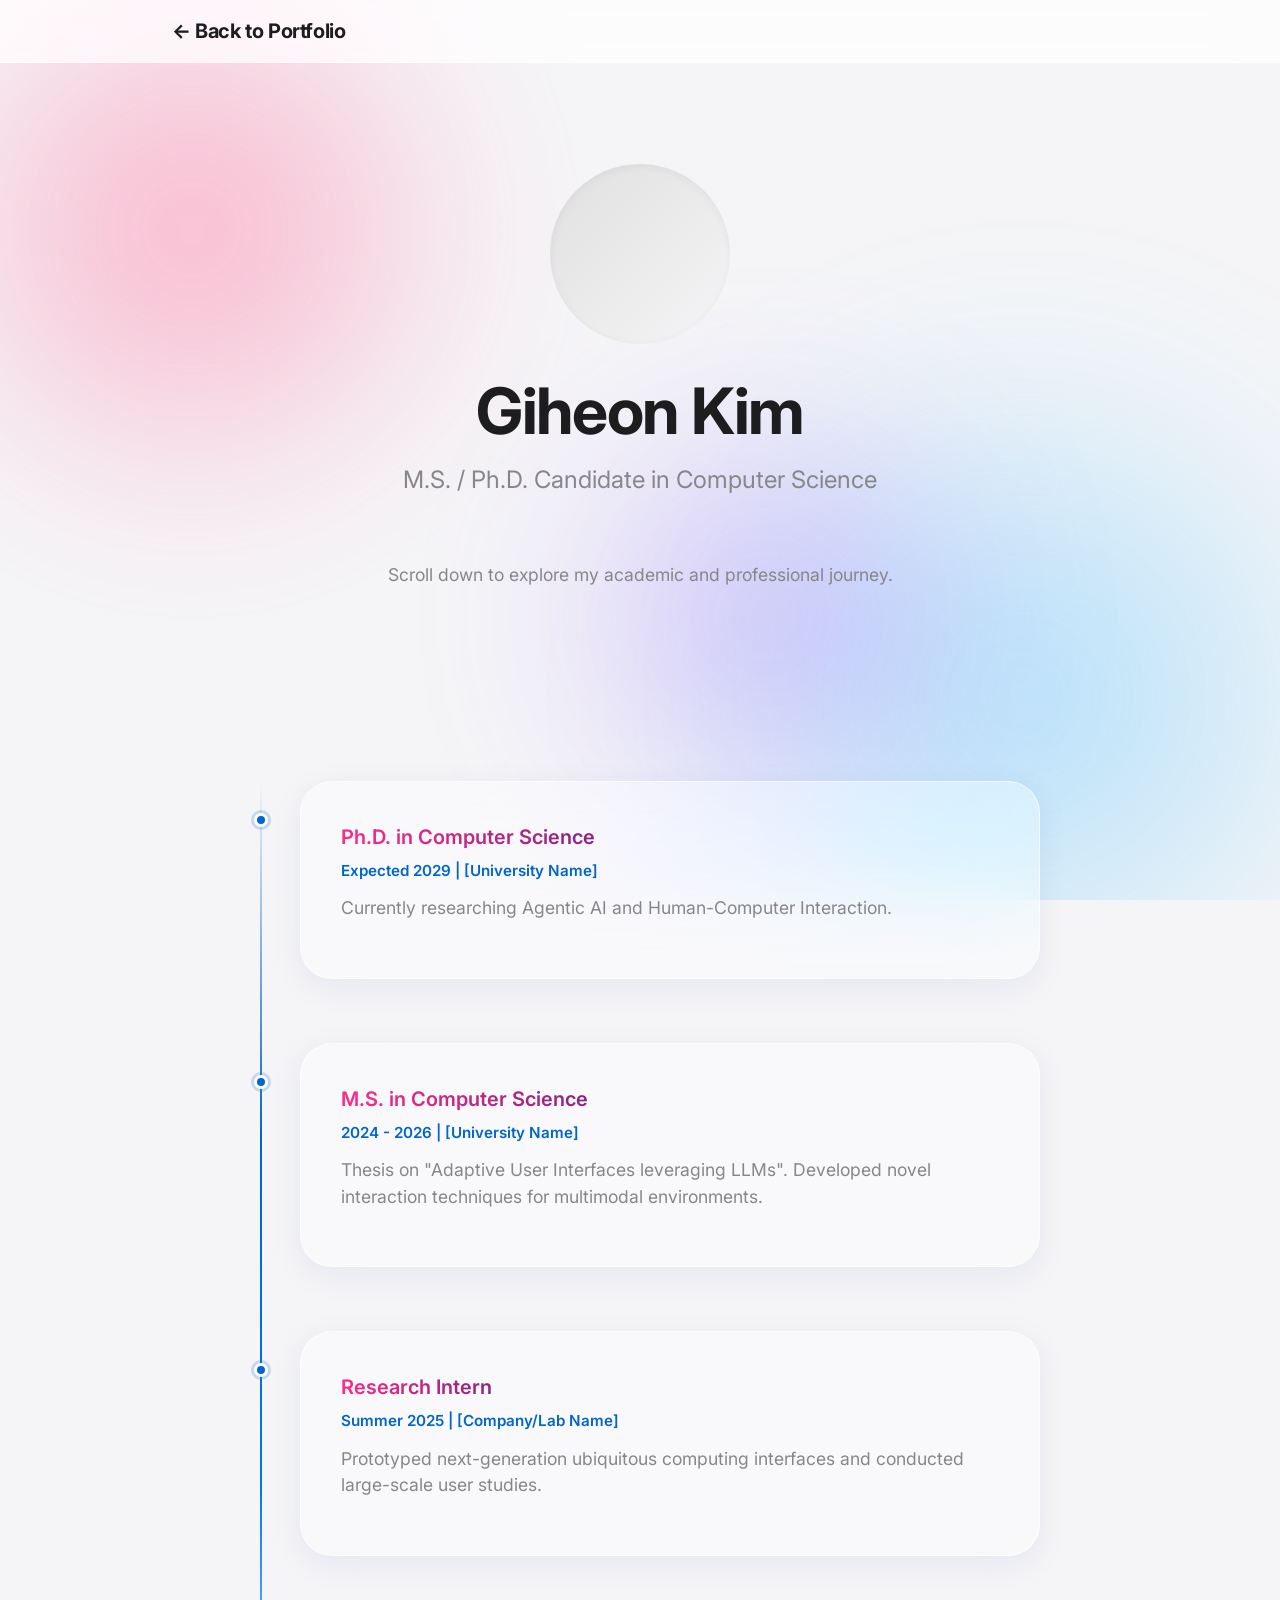
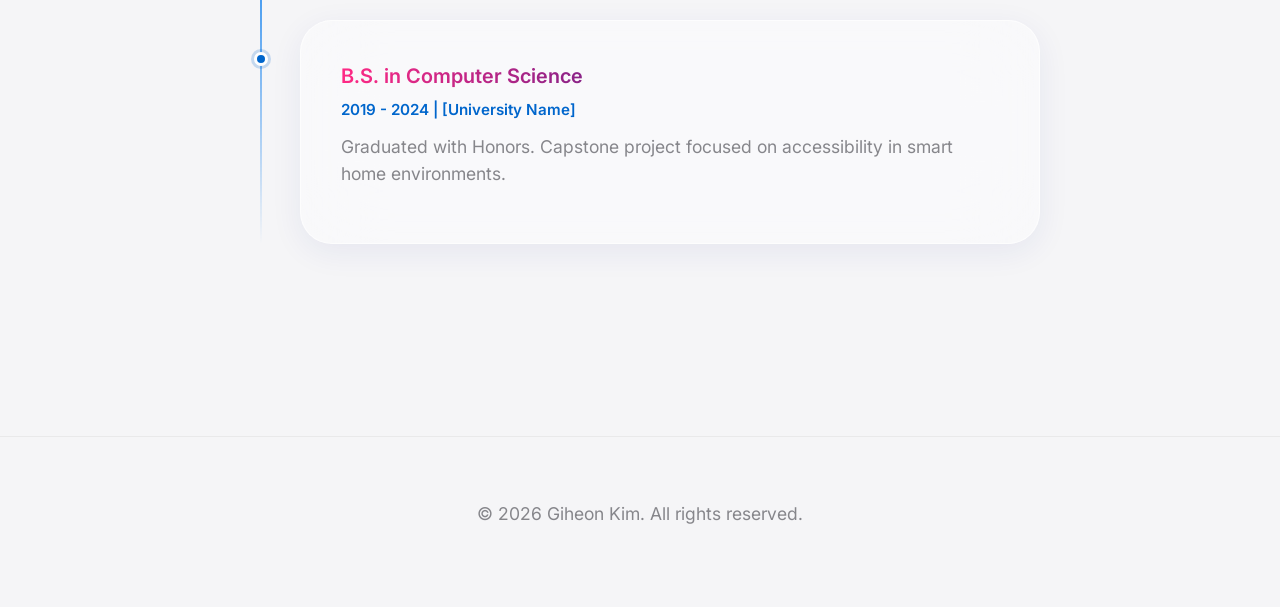
==== about-detail.html @ 6e83699f "Update: Add external links to publications and tweak zoom scroll duration" ====
<!DOCTYPE html>
<html lang="ko">
<head>
    <meta charset="UTF-8">
    <meta name="viewport" content="width=device-width, initial-scale=1.0">
    <title>About Me - Giheon Kim</title>
    <link rel="preconnect" href="https://fonts.googleapis.com">
    <link rel="preconnect" href="https://fonts.gstatic.com" crossorigin>
    <link href="https://fonts.googleapis.com/css2?family=Inter:wght@300;400;500;600;700&display=swap" rel="stylesheet">
    <link rel="stylesheet" href="styles.css">
</head>
<body>
    <!-- Liquid Background Elements -->
    <div class="liquid-bg">
        <div class="blob blob-1"></div>
        <div class="blob blob-2" style="background: radial-gradient(circle, rgba(100,200,255,0.8) 0%, rgba(100,250,255,0) 70%);"></div>
        <div class="blob blob-3"></div>
    </div>

    <nav id="navbar" class="glass-nav">
        <div class="nav-content">
            <a href="index.html" class="logo">&larr; Back to Portfolio</a>
        </div>
    </nav>

    <main style="padding-top: 100px;">
        <section class="section bio-section text-center">
            <div class="container reveal">
                <div class="profile-placeholder" style="margin: 0 auto 2rem auto; width: 180px; height: 180px;"></div>
                <h1 class="hero-title" style="transform: scale(1); opacity: 1; margin-bottom: 1rem;">Giheon Kim</h1>
                <p class="hero-subtitle">M.S. / Ph.D. Candidate in Computer Science</p>
                <p style="max-width: 600px; margin: 0 auto 4rem auto;">Scroll down to explore my academic and professional journey.</p>
            </div>
        </section>

        <!-- Interactive Vertical Timeline -->
        <section class="section" style="padding-top: 0;">
            <div class="container">
                <div class="timeline interactive-timeline">
                    
                    <div class="timeline-item reveal">
                        <div class="timeline-dot interactive-dot"></div>
                        <div class="timeline-content glass-card hover-lift">
                            <h3 class="gradient-text" style="display: inline-block;">Ph.D. in Computer Science</h3>
                            <p class="date">Expected 2029 | [University Name]</p>
                            <p>Currently researching Agentic AI and Human-Computer Interaction.</p>
                        </div>
                    </div>

                    <div class="timeline-item reveal">
                        <div class="timeline-dot interactive-dot"></div>
                        <div class="timeline-content glass-card hover-lift">
                            <h3 class="gradient-text" style="display: inline-block;">M.S. in Computer Science</h3>
                            <p class="date">2024 - 2026 | [University Name]</p>
                            <p>Thesis on "Adaptive User Interfaces leveraging LLMs". Developed novel interaction techniques for multimodal environments.</p>
                        </div>
                    </div>

                    <div class="timeline-item reveal">
                        <div class="timeline-dot interactive-dot"></div>
                        <div class="timeline-content glass-card hover-lift">
                            <h3 class="gradient-text" style="display: inline-block;">Research Intern</h3>
                            <p class="date">Summer 2025 | [Company/Lab Name]</p>
                            <p>Prototyped next-generation ubiquitous computing interfaces and conducted large-scale user studies.</p>
                        </div>
                    </div>

                    <div class="timeline-item reveal">
                        <div class="timeline-dot interactive-dot"></div>
                        <div class="timeline-content glass-card hover-lift">
                            <h3 class="gradient-text" style="display: inline-block;">B.S. in Computer Science</h3>
                            <p class="date">2019 - 2024 | [University Name]</p>
                            <p>Graduated with Honors. Capstone project focused on accessibility in smart home environments.</p>
                        </div>
                    </div>

                </div>
            </div>
        </section>
    </main>

    <footer>
        <div class="container text-center">
            <p>&copy; 2026 Giheon Kim. All rights reserved.</p>
        </div>
    </footer>

    <script src="script.js"></script>
</body>
</html>
---- styles.css ----
:root {
    /* Liquid Glass Color Palette */
    --bg-color-light: #f5f5f7;
    --bg-color-dark: #000000;
    --text-primary-light: #1d1d1f;
    --text-secondary-light: #86868b;
    --text-primary-dark: #f5f5f7;
    --text-secondary-dark: #a1a1a6;
    
    --accent-blue: #0066cc;
    --accent-blue-hover: #0077ed;
    
    --glass-bg-light: rgba(255, 255, 255, 0.4);
    --glass-border-light: rgba(255, 255, 255, 0.6);
    --glass-shadow-light: 0 8px 32px rgba(31, 38, 135, 0.07);
    
    --glass-bg-dark: rgba(29, 29, 31, 0.4);
    --glass-border-dark: rgba(255, 255, 255, 0.05);

    --transition-smooth: all 0.5s cubic-bezier(0.25, 0.8, 0.25, 1);
}

* {
    margin: 0;
    padding: 0;
    box-sizing: border-box;
}

html {
    scroll-behavior: smooth;
    font-family: 'Inter', -apple-system, BlinkMacSystemFont, "Segoe UI", Roboto, Helvetica, Arial, sans-serif;
}

body {
    background-color: var(--bg-color-light);
    color: var(--text-primary-light);
    line-height: 1.5;
    -webkit-font-smoothing: antialiased;
    overflow-x: hidden;
}

.text-white {
    color: var(--text-primary-dark) !important;
}

/* Typography */
h1 {
    font-size: clamp(2.5rem, 5vw, 4.5rem);
    font-weight: 700;
    letter-spacing: -0.02em;
    line-height: 1.1;
    margin-bottom: 1rem;
}

h2 {
    font-size: clamp(2rem, 4vw, 3rem);
    font-weight: 600;
    letter-spacing: -0.015em;
    margin-bottom: 1rem;
}

h3 {
    font-size: 1.25rem;
    font-weight: 600;
    margin-bottom: 0.5rem;
}

p {
    font-size: 1.1rem;
    color: var(--text-secondary-light);
    margin-bottom: 1rem;
}

/* Gradient Text */
.gradient-text {
    background: linear-gradient(90deg, #ff2a85, #8a2387, #e94057, #f27121);
    background-size: 300% 300%;
    -webkit-background-clip: text;
    background-clip: text;
    -webkit-text-fill-color: transparent;
    animation: gradientShift 8s ease infinite;
}

@keyframes gradientShift {
    0% { background-position: 0% 50%; }
    50% { background-position: 100% 50%; }
    100% { background-position: 0% 50%; }
}

/* Liquid Background Elements */
.liquid-bg {
    position: fixed;
    top: 0;
    left: 0;
    width: 100vw;
    height: 100vh;
    z-index: -1;
    overflow: hidden;
    background: var(--bg-color-light);
}

.blob {
    position: absolute;
    filter: blur(80px);
    z-index: -1;
    opacity: 0.6;
    animation: liquidFloat 20s infinite alternate cubic-bezier(0.4, 0, 0.2, 1);
}

.blob-1 {
    top: -10%;
    left: -10%;
    width: 50vw;
    height: 50vw;
    background: radial-gradient(circle, rgba(255,100,150,0.8) 0%, rgba(255,200,100,0) 70%);
    animation-delay: 0s;
}

.blob-2 {
    bottom: -20%;
    right: -10%;
    width: 60vw;
    height: 60vw;
    background: radial-gradient(circle, rgba(100,150,255,0.8) 0%, rgba(100,250,255,0) 70%);
    animation-delay: -5s;
}

.blob-3 {
    top: 40%;
    left: 40%;
    width: 40vw;
    height: 40vw;
    background: radial-gradient(circle, rgba(150,100,255,0.6) 0%, rgba(255,100,255,0) 70%);
    animation-duration: 25s;
}

@keyframes liquidFloat {
    0% { transform: translate(0, 0) scale(1) rotate(0deg); }
    33% { transform: translate(5vw, 10vh) scale(1.1) rotate(10deg); }
    66% { transform: translate(-5vw, 5vh) scale(0.9) rotate(-10deg); }
    100% { transform: translate(0, -10vh) scale(1.05) rotate(5deg); }
}

/* Navigation - Enhanced Glassmorphism */
.glass-nav {
    position: fixed;
    top: 0;
    width: 100%;
    background: var(--glass-bg-light);
    backdrop-filter: saturate(180%) blur(30px);
    -webkit-backdrop-filter: saturate(180%) blur(30px);
    border-bottom: 1px solid var(--glass-border-light);
    z-index: 1000;
    padding: 1rem 0;
    transition: var(--transition-smooth);
}

.nav-content {
    max-width: 1000px;
    margin: 0 auto;
    display: flex;
    justify-content: space-between;
    align-items: center;
    padding: 0 2rem;
}

.logo {
    font-size: 1.25rem;
    font-weight: 700;
    text-decoration: none;
    color: var(--text-primary-light);
    letter-spacing: -0.02em;
}

.nav-links {
    list-style: none;
    display: flex;
    gap: 0.5rem;
}

.nav-links li {
    display: flex;
    align-items: center;
}

.nav-links a {
    position: relative;
    text-decoration: none;
    color: var(--text-primary-light);
    font-size: 0.95rem;
    font-weight: 500;
    padding: 0.5rem 1.2rem;
    border-radius: 98px;
    transition: color 0.3s ease;
    overflow: hidden;
    z-index: 1;
}

.nav-links a::before {
    content: '';
    position: absolute;
    top: 0; left: 0; right: 0; bottom: 0;
    background: transparent;
    border-radius: 98px;
    z-index: -1;
    transition: all 0.3s ease;
}

/* Liquid Blob on Hover */
.nav-links a::after {
    content: '';
    position: absolute;
    top: 50%;
    left: 50%;
    width: 0;
    height: 0;
    background: radial-gradient(circle, rgba(0,102,204,0.15) 0%, rgba(255,100,150,0.1) 40%, transparent 70%);
    border-radius: 50%;
    transform: translate(-50%, -50%);
    transition: width 0.4s ease, height 0.4s ease;
    z-index: -2;
    filter: blur(8px);
}

.nav-links a:hover, .nav-links a.active {
    color: var(--text-primary-light);
}

.nav-links a:hover::before, .nav-links a.active::before {
    background: rgba(255, 255, 255, 0.5);
    box-shadow: inset 0 0 0 1px rgba(255, 255, 255, 0.7);
    backdrop-filter: blur(10px);
}

.nav-links a:hover::after, .nav-links a.active::after {
    width: 250%;
    height: 250%;
    animation: liquidNav 3s infinite alternate ease-in-out;
}

@keyframes liquidNav {
    0% { transform: translate(-50%, -50%) scale(1) rotate(0deg); }
    100% { transform: translate(-50%, -50%) scale(1.1) rotate(5deg); }
}

/* Sections & Containers */
.container {
    max-width: 1000px;
    margin: 0 auto;
    padding: 0 2rem;
}

.section {
    padding: 8rem 0;
}

.sec-light {
    background-color: transparent; /* allow liquid background to show through */
}

.sec-dark {
    background-color: rgba(0, 0, 0, 0.85); /* semi-transparent dark for contrast */
}

.sec-dark p {
    color: var(--text-secondary-dark);
}

.section-title {
    text-align: center;
    margin-bottom: 4rem;
}

/* Hero Section (Sticky Wrapper for Zoom) */
.sticky-wrap {
    height: 250vh; /* Smooth and balanced transition */
    position: relative;
    padding: 0;
}

.sticky-container {
    position: sticky;
    top: 0;
    height: 100vh;
    display: flex;
    flex-direction: column;
    justify-content: center;
    align-items: center;
    overflow: hidden;
    text-align: center;
}

.hero-title {
    margin-bottom: 0;
    transform-origin: center center;
    will-change: transform, opacity;
}

/* Bio Section (About) */
.bio-section {
    padding-top: 4rem;
    text-align: center;
}

.hero-subtitle {
    font-size: 1.5rem;
    margin-bottom: 4rem;
}

/* Cards & Liquid Glassmorphism */
.glass-card {
    background: var(--glass-bg-light);
    backdrop-filter: saturate(180%) blur(40px);
    -webkit-backdrop-filter: saturate(180%) blur(40px);
    border: 1px solid var(--glass-border-light);
    border-radius: 32px; /* Softer, more pill-like */
    padding: 2.5rem;
    box-shadow: var(--glass-shadow-light);
}

.glass-card-dark {
    background: var(--glass-bg-dark);
    backdrop-filter: saturate(180%) blur(40px);
    -webkit-backdrop-filter: saturate(180%) blur(40px);
    border: 1px solid var(--glass-border-dark);
    border-radius: 32px;
    padding: 2.5rem;
    box-shadow: 0 8px 32px rgba(0, 0, 0, 0.4);
    color: var(--text-primary-dark);
}

.hover-lift {
    transition: var(--transition-smooth);
}

.hover-lift:hover {
    transform: translateY(-8px) scale(1.02);
    box-shadow: 0 20px 40px rgba(0, 0, 0, 0.08);
}

.glass-card-dark.hover-lift:hover {
    box-shadow: 0 20px 40px rgba(0, 0, 0, 0.4);
}

/* Bio Card */
.bio-card {
    display: flex;
    align-items: center;
    gap: 3rem;
    text-align: left;
    max-width: 800px;
    margin: 0 auto;
}

.profile-placeholder {
    width: 150px;
    height: 150px;
    border-radius: 50%;
    background: linear-gradient(135deg, #e0e0e0, #f5f5f7);
    flex-shrink: 0;
    box-shadow: inset 0 2px 10px rgba(0,0,0,0.05);
}

.name-link {
    text-decoration: none;
    color: var(--accent-blue);
    font-weight: 700;
    position: relative;
    display: inline-block;
    transition: all 0.3s ease;
}

.name-link::after {
    content: '';
    position: absolute;
    width: 100%;
    height: 2px;
    bottom: 2px;
    left: 0;
    background-color: var(--accent-blue);
    transform: scaleX(0);
    transform-origin: bottom right;
    transition: transform 0.3s ease;
}

.name-link:hover {
    color: var(--accent-blue-hover);
    transform: translateY(-2px);
}

.name-link:hover::after {
    transform: scaleX(1);
    transform-origin: bottom left;
}

/* Buttons */
.btn-primary {
    display: inline-block;
    background-color: var(--accent-blue);
    color: white;
    padding: 0.8rem 1.5rem;
    border-radius: 980px;
    text-decoration: none;
    font-weight: 500;
    transition: background-color 0.2s;
    margin-top: 1rem;
}

.btn-primary:hover {
    background-color: var(--accent-blue-hover);
}

/* Grid for Research */
.grid-container {
    display: grid;
    grid-template-columns: repeat(auto-fit, minmax(280px, 1fr));
    gap: 2rem;
}

.nav-card {
    text-decoration: none;
    color: inherit;
    display: block;
    cursor: pointer;
}

.nav-card:hover h3 {
    color: var(--accent-blue);
    transition: color 0.3s;
}

.card-icon {
    font-size: 3rem;
    margin-bottom: 1rem;
}

/* Publications */
.pub-list {
    display: flex;
    flex-direction: column;
    gap: 1.5rem;
}

.pub-item {
    display: flex;
    gap: 2rem;
}

.pub-year {
    font-size: 1.25rem;
    font-weight: 700;
    color: var(--text-secondary-dark);
}

.pub-link {
    color: #2997ff;
    text-decoration: none;
    font-weight: 500;
    display: inline-flex;
    align-items: center;
    gap: 0.5rem;
    margin-top: 0.5rem;
}

.pub-link:hover span {
    transform: translateX(4px);
}
.pub-link span {
    transition: transform 0.2s;
}

/* Timeline/Conferences & History */
.timeline {
    position: relative;
    max-width: 800px;
    margin: 0 auto;
}

.timeline::before {
    content: '';
    position: absolute;
    top: 0;
    bottom: 0;
    left: 20px;
    width: 2px;
    background: var(--glass-border-light);
}

.interactive-timeline::before {
    background: linear-gradient(to bottom, transparent, var(--accent-blue), var(--accent-blue-hover), transparent);
}

.timeline-item {
    position: relative;
    padding-left: 60px;
    margin-bottom: 4rem;
}

.timeline-dot {
    position: absolute;
    left: 14px;
    top: 2rem;
    width: 14px;
    height: 14px;
    border-radius: 50%;
    background: var(--accent-blue);
    border: 3px solid white;
    box-shadow: 0 0 0 3px rgba(0, 102, 204, 0.2);
    transition: transform 0.4s cubic-bezier(0.25, 0.8, 0.25, 1), box-shadow 0.4s;
}

.timeline-item:hover .interactive-dot {
    transform: scale(1.5);
    box-shadow: 0 0 0 6px rgba(0, 102, 204, 0.3);
    background: #ff2a85;
}

.timeline-content .date {
    font-size: 0.95rem;
    font-weight: 600;
    margin-bottom: 0.8rem;
    color: var(--accent-blue);
}

/* Footer */
footer {
    padding: 4rem 0;
    background-color: var(--bg-color-light);
    border-top: 1px solid rgba(0,0,0,0.05);
}

.text-center {
    text-align: center;
}

.social-links {
    margin-top: 1rem;
    display: flex;
    justify-content: center;
    gap: 1.5rem;
}

.social-links a {
    color: var(--text-secondary-light);
    text-decoration: none;
    transition: color 0.2s;
}

.social-links a:hover {
    color: var(--text-primary-light);
}

/* Animations */
.fade-in-up {
    animation: fadeInUp 1s cubic-bezier(0.25, 0.1, 0.25, 1) forwards;
}

@keyframes fadeInUp {
    from {
        opacity: 0;
        transform: translateY(40px);
    }
    to {
        opacity: 1;
        transform: translateY(0);
    }
}

.reveal {
    opacity: 0;
    transform: translateY(50px);
    transition: all 1s cubic-bezier(0.25, 0.1, 0.25, 1);
}

.reveal.active {
    opacity: 1;
    transform: translateY(0);
}

/* Responsive */
@media (max-width: 768px) {
    .bio-card {
        flex-direction: column;
        text-align: center;
    }
    
    .pub-item {
        flex-direction: column;
        gap: 0.5rem;
    }
    
    .nav-links {
        display: none; /* simple mobile handling for now */
    }
}
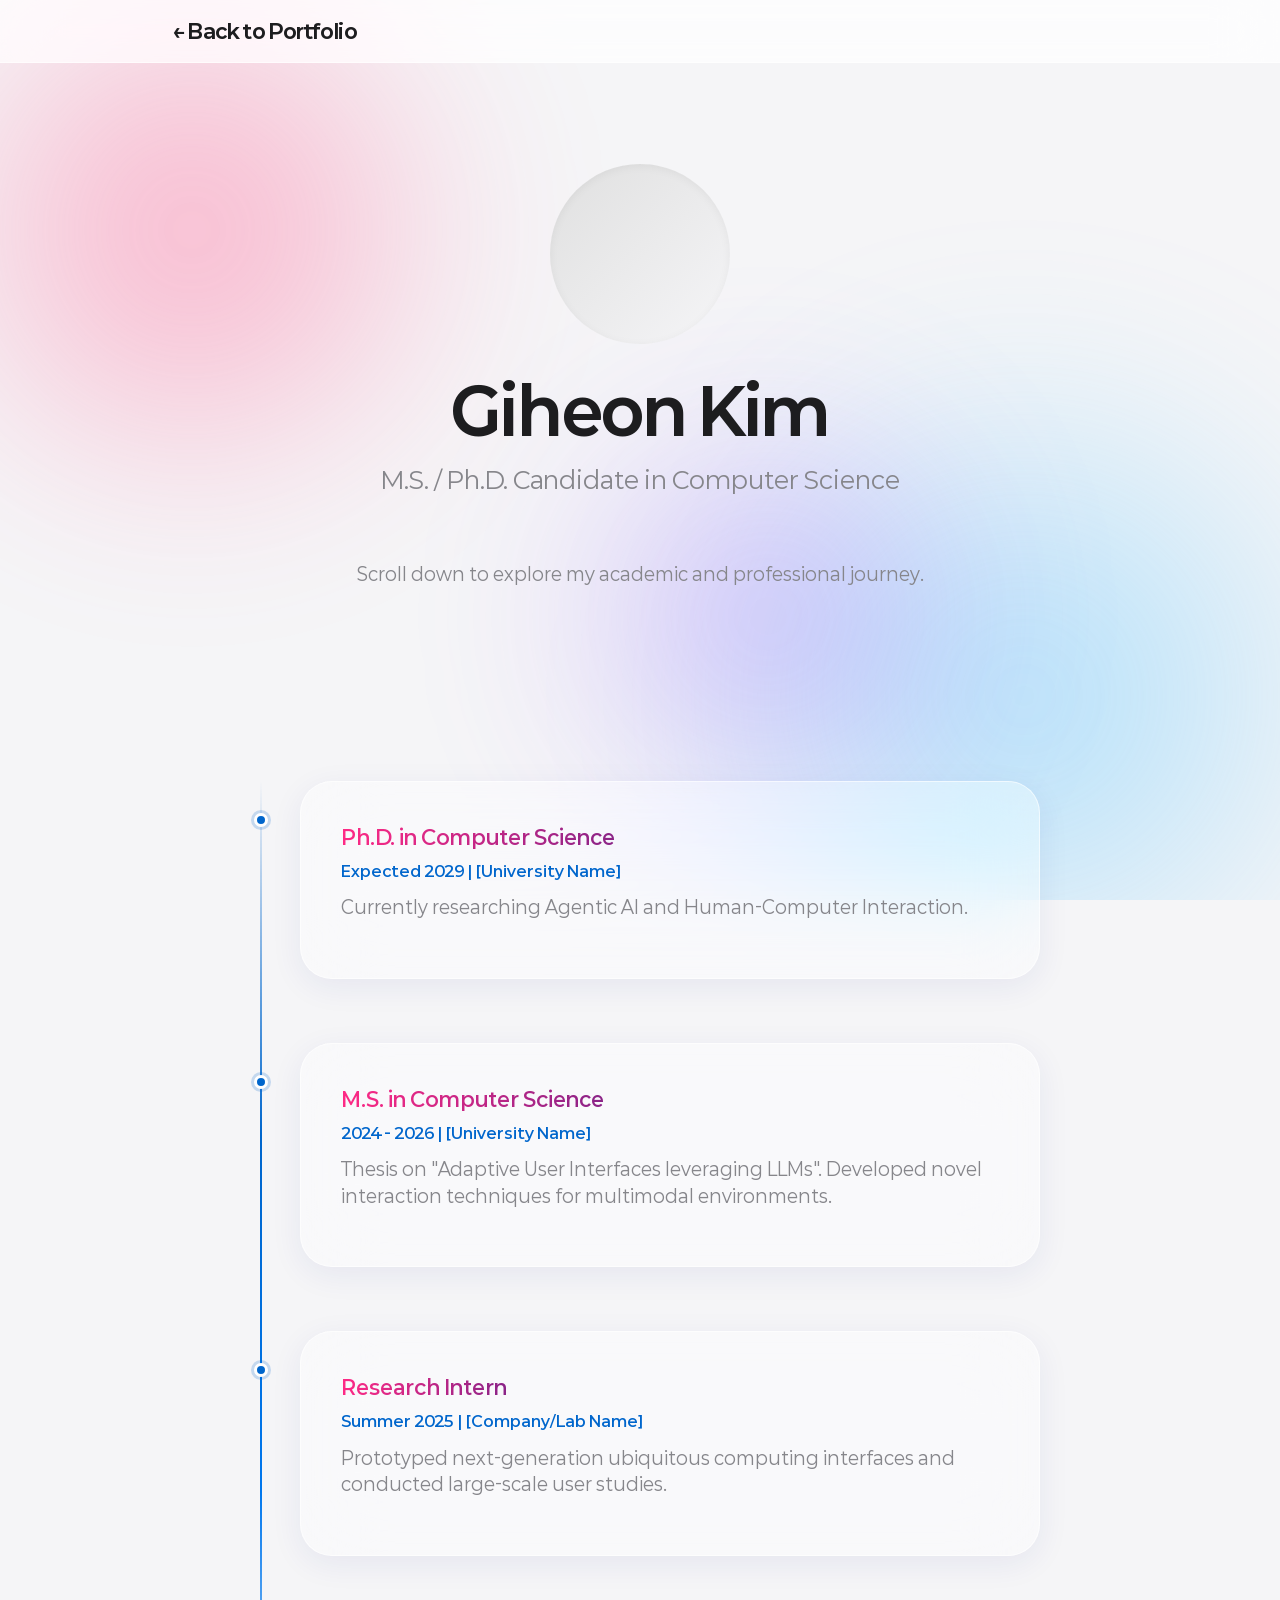
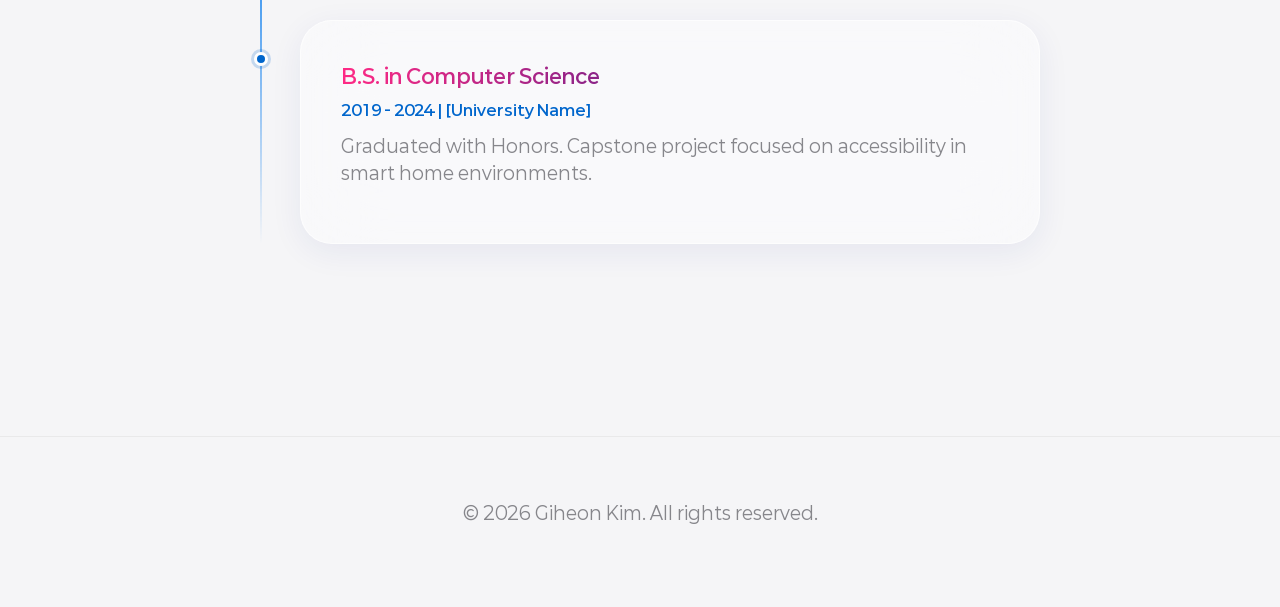
==== commit 7ec28795: "Update: Change language to English" ====
--- a/about-detail.html
+++ b/about-detail.html
@@ -1,5 +1,5 @@
 <!DOCTYPE html>
-<html lang="ko">
+<html lang="en">
 <head>
     <meta charset="UTF-8">
     <meta name="viewport" content="width=device-width, initial-scale=1.0">
--- a/styles.css
+++ b/styles.css
@@ -26,9 +26,55 @@
     box-sizing: border-box;
 }
 
+@font-face {
+    font-family: 'Paperlogy';
+    src: url('fonts/Paperlogy-1Thin.ttf') format('truetype');
+    font-weight: 100;
+}
+@font-face {
+    font-family: 'Paperlogy';
+    src: url('fonts/Paperlogy-2ExtraLight.ttf') format('truetype');
+    font-weight: 200;
+}
+@font-face {
+    font-family: 'Paperlogy';
+    src: url('fonts/Paperlogy-3Light.ttf') format('truetype');
+    font-weight: 300;
+}
+@font-face {
+    font-family: 'Paperlogy';
+    src: url('fonts/Paperlogy-4Regular.ttf') format('truetype');
+    font-weight: 400;
+}
+@font-face {
+    font-family: 'Paperlogy';
+    src: url('fonts/Paperlogy-5Medium.ttf') format('truetype');
+    font-weight: 500;
+}
+@font-face {
+    font-family: 'Paperlogy';
+    src: url('fonts/Paperlogy-6SemiBold.ttf') format('truetype');
+    font-weight: 600;
+}
+@font-face {
+    font-family: 'Paperlogy';
+    src: url('fonts/Paperlogy-7Bold.ttf') format('truetype');
+    font-weight: 700;
+}
+@font-face {
+    font-family: 'Paperlogy';
+    src: url('fonts/Paperlogy-8ExtraBold.ttf') format('truetype');
+    font-weight: 800;
+}
+@font-face {
+    font-family: 'Paperlogy';
+    src: url('fonts/Paperlogy-9Black.ttf') format('truetype');
+    font-weight: 900;
+}
+
 html {
     scroll-behavior: smooth;
-    font-family: 'Inter', -apple-system, BlinkMacSystemFont, "Segoe UI", Roboto, Helvetica, Arial, sans-serif;
+    font-family: 'Paperlogy', 'Inter', -apple-system, BlinkMacSystemFont, "Segoe UI", Roboto, Helvetica, Arial, sans-serif;
 }
 
 body {
@@ -419,9 +465,21 @@
 
 .nav-card {
     text-decoration: none;
-    color: inherit;
+    color: var(--text-primary-light);
     display: block;
     cursor: pointer;
+}
+
+.nav-card:visited, .nav-card:active {
+    color: var(--text-primary-light);
+}
+
+.sec-dark .nav-card {
+    color: var(--text-primary-dark);
+}
+
+.sec-dark .nav-card:visited, .sec-dark .nav-card:active {
+    color: var(--text-primary-dark);
 }
 
 .nav-card:hover h3 {
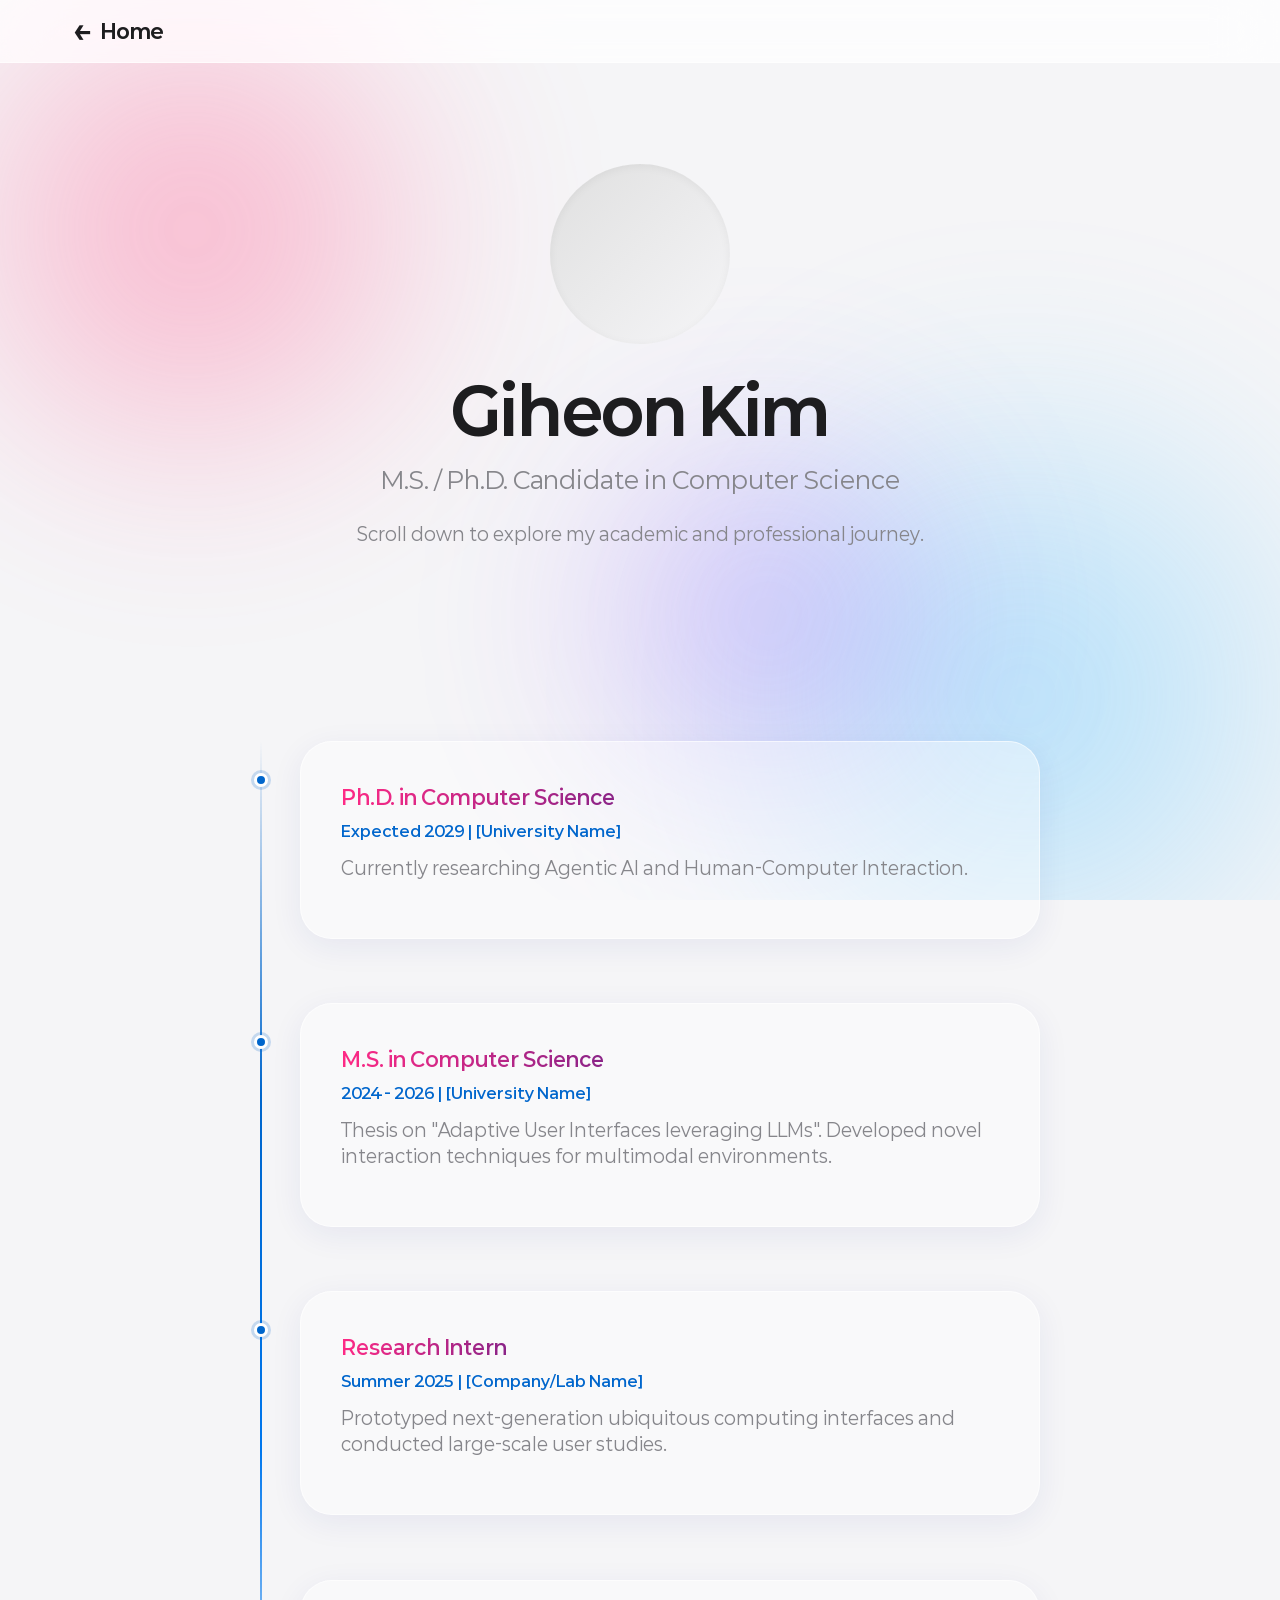
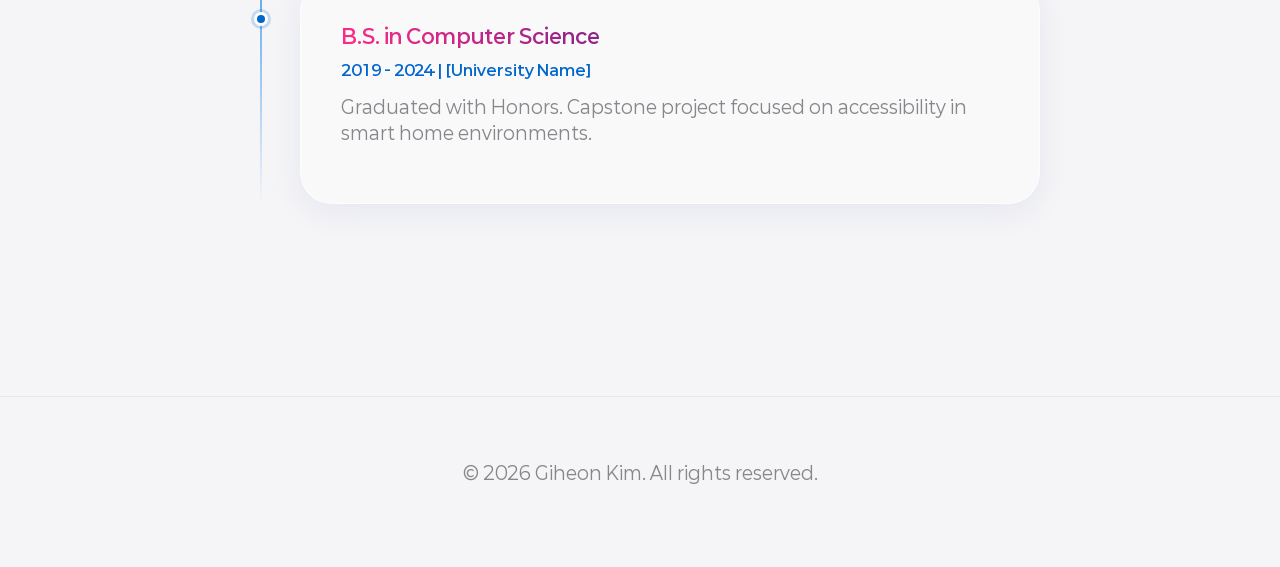
==== commit 6813691b: "UI: Standardize subpage navigation to 'Home' and remove redundant Advisor link" ====
--- a/about-detail.html
+++ b/about-detail.html
@@ -18,8 +18,8 @@
     </div>
 
     <nav id="navbar" class="glass-nav">
-        <div class="nav-content">
-            <a href="index.html" class="logo">&larr; Back to Portfolio</a>
+        <div class="nav-content" style="display: flex; justify-content: space-between; align-items: center; width: 100%;">
+            <a href="index.html#about" onclick="if(document.referrer.includes(window.location.hostname)){ history.back(); return false; }" class="logo" style="display: flex; align-items: center; gap: 0.5rem;"><span style="font-size: 1.5em; line-height: 1;">&larr;</span> Home</a>
         </div>
     </nav>
 
--- a/styles.css
+++ b/styles.css
@@ -202,7 +202,7 @@
 }
 
 .nav-content {
-    max-width: 1000px;
+    max-width: 1200px;
     margin: 0 auto;
     display: flex;
     justify-content: space-between;
@@ -235,7 +235,7 @@
     color: var(--text-primary-light);
     font-size: 0.95rem;
     font-weight: 500;
-    padding: 0.5rem 1.2rem;
+    padding: 0.5rem 0.8rem;
     border-radius: 98px;
     transition: color 0.3s ease;
     overflow: hidden;
@@ -350,7 +350,7 @@
 
 .hero-subtitle {
     font-size: 1.5rem;
-    margin-bottom: 4rem;
+    margin-bottom: 1.5rem;
 }
 
 /* Cards & Liquid Glassmorphism */
@@ -626,17 +626,39 @@
 
 .reveal {
     opacity: 0;
-    transform: translateY(50px);
-    transition: all 1s cubic-bezier(0.25, 0.1, 0.25, 1);
+    transform: translateY(80px) scale(0.96);
+    transition: opacity 1.2s cubic-bezier(0.16, 1, 0.3, 1), transform 1.2s cubic-bezier(0.16, 1, 0.3, 1);
+    will-change: opacity, transform;
 }
 
 .reveal.active {
     opacity: 1;
-    transform: translateY(0);
-}
+    transform: translateY(0) scale(1);
+}
+
+/* Publication Status Tags */
+.pub-status {
+    display: inline-block;
+    padding: 0.2rem 0.6rem;
+    border-radius: 12px;
+    font-size: 0.75rem;
+    font-weight: 600;
+    text-transform: uppercase;
+    letter-spacing: 0.05em;
+    margin-top: 0.5rem;
+    border: 1px solid rgba(255, 255, 255, 0.1);
+}
+
+.status-prep { background-color: rgba(150, 150, 150, 0.15); color: #bbb; }
+.status-review { background-color: rgba(255, 165, 0, 0.15); color: #ffb74d; }
+.status-accepted { background-color: rgba(76, 175, 80, 0.15); color: #81c784; }
 
 /* Responsive */
 @media (max-width: 768px) {
+    .sticky-wrap {
+        height: 120vh; /* Shorter scroll for mobile */
+    }
+
     .bio-card {
         flex-direction: column;
         text-align: center;
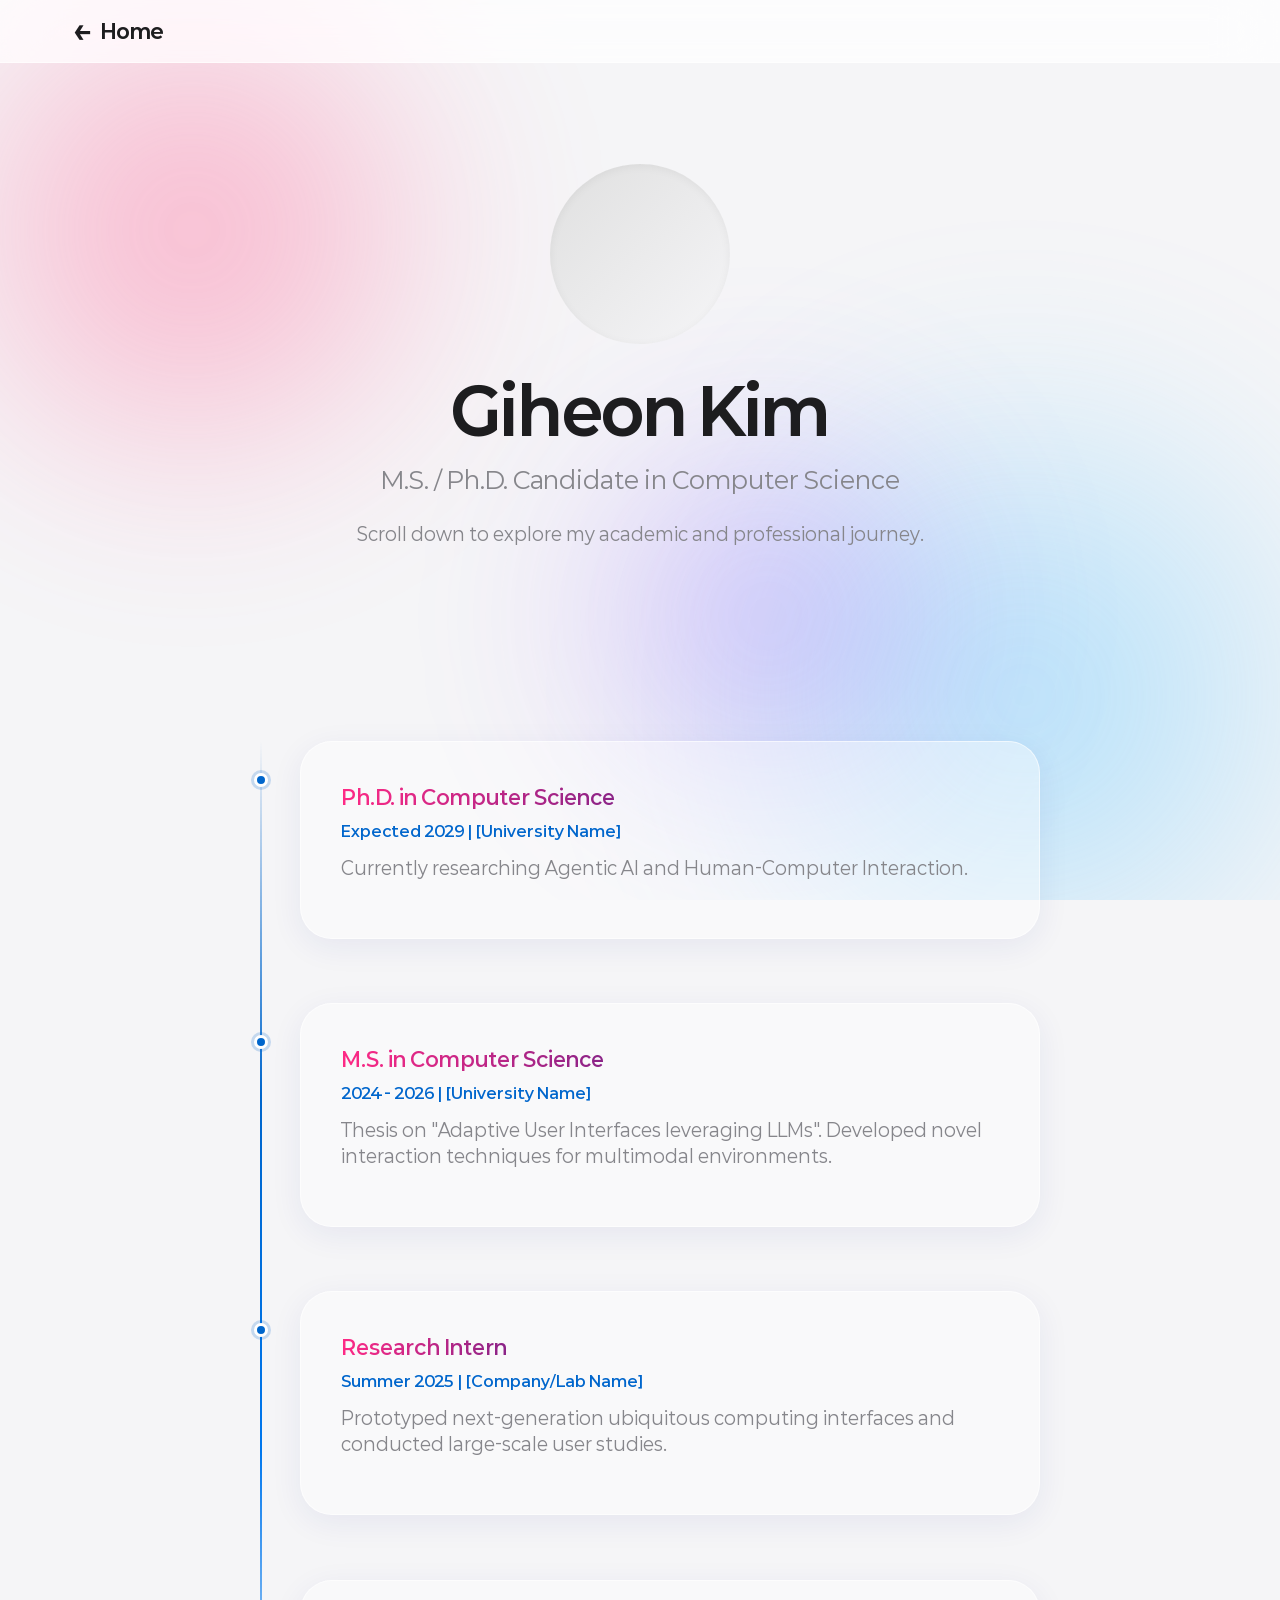
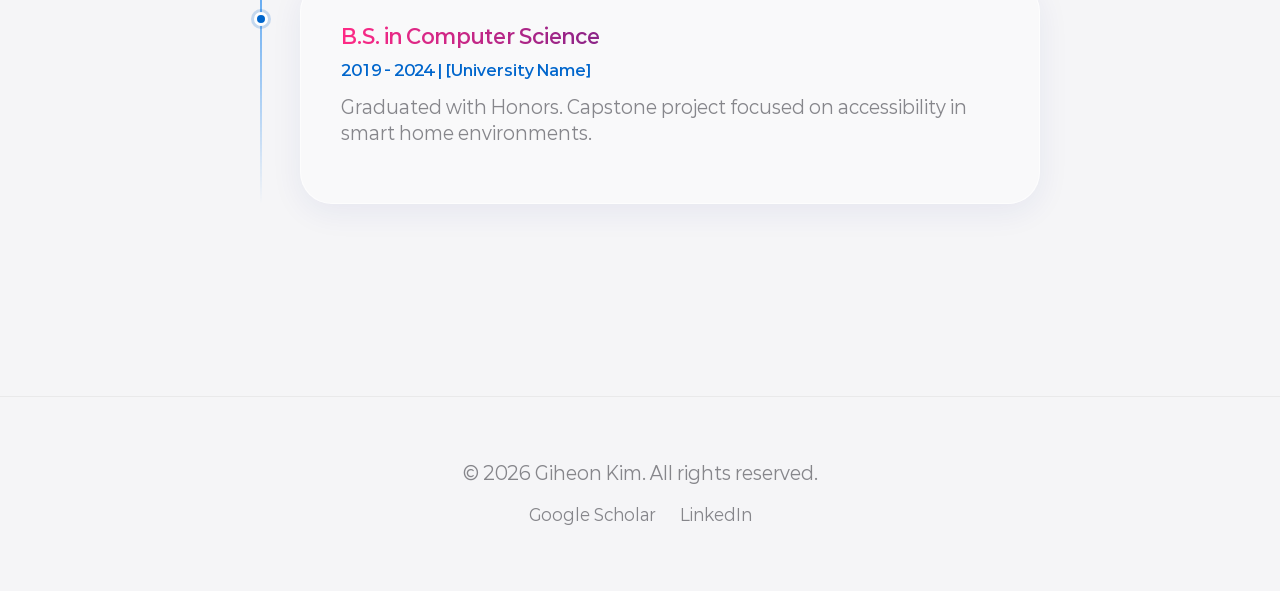
==== commit d8d1f771: "UI: Update footer with Google Scholar and LinkedIn links" ====
--- a/about-detail.html
+++ b/about-detail.html
@@ -82,6 +82,10 @@
     <footer>
         <div class="container text-center">
             <p>&copy; 2026 Giheon Kim. All rights reserved.</p>
+            <div class="social-links">
+                <a href="https://scholar.google.com/citations?user=YaAs82cAAAAJ&hl=en&oi=ao" target="_blank" rel="noopener noreferrer">Google Scholar</a>
+                <a href="https://www.linkedin.com/in/giheon-kim-a8a604383" target="_blank" rel="noopener noreferrer">LinkedIn</a>
+            </div>
         </div>
     </footer>
 
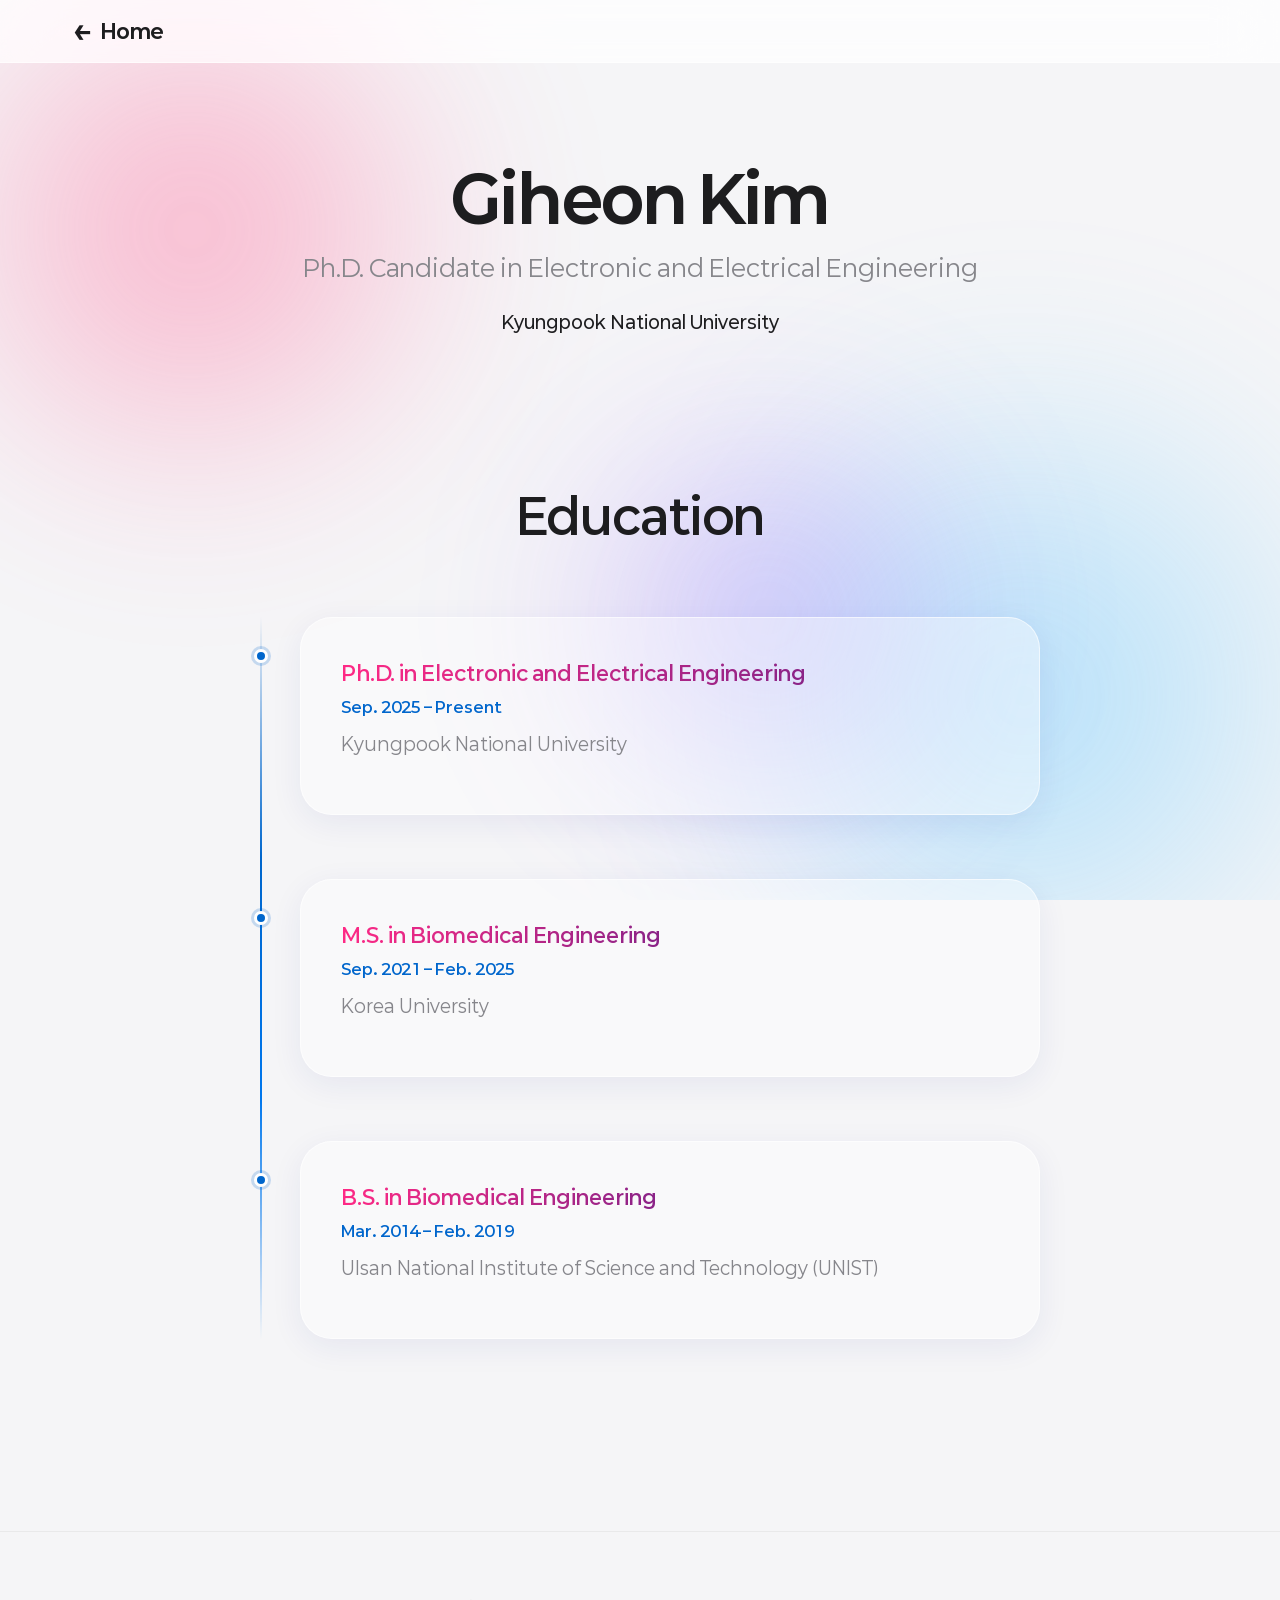
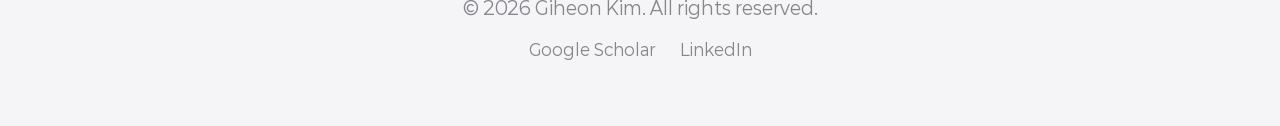
==== commit 3c3fbff3: "Fix mobile navigation and replace placeholder portfolio content" ====
--- a/about-detail.html
+++ b/about-detail.html
@@ -19,58 +19,49 @@
 
     <nav id="navbar" class="glass-nav">
         <div class="nav-content" style="display: flex; justify-content: space-between; align-items: center; width: 100%;">
-            <a href="index.html#about" onclick="if(document.referrer.includes(window.location.hostname)){ history.back(); return false; }" class="logo" style="display: flex; align-items: center; gap: 0.5rem;"><span style="font-size: 1.5em; line-height: 1;">&larr;</span> Home</a>
+            <a href="index.html#about" class="logo" style="display: flex; align-items: center; gap: 0.5rem;"><span style="font-size: 1.5em; line-height: 1;">&larr;</span> Home</a>
         </div>
     </nav>
 
     <main style="padding-top: 100px;">
         <section class="section bio-section text-center">
             <div class="container reveal">
-                <div class="profile-placeholder" style="margin: 0 auto 2rem auto; width: 180px; height: 180px;"></div>
                 <h1 class="hero-title" style="transform: scale(1); opacity: 1; margin-bottom: 1rem;">Giheon Kim</h1>
-                <p class="hero-subtitle">M.S. / Ph.D. Candidate in Computer Science</p>
-                <p style="max-width: 600px; margin: 0 auto 4rem auto;">Scroll down to explore my academic and professional journey.</p>
+                <p class="hero-subtitle">Ph.D. Candidate in Electronic and Electrical Engineering</p>
+                <p class="bio-affiliation">Kyungpook National University</p>
             </div>
         </section>
 
         <!-- Interactive Vertical Timeline -->
-        <section class="section" style="padding-top: 0;">
+        <section class="section education-section" style="padding-top: 0;" aria-labelledby="education-title">
             <div class="container">
+                <h2 id="education-title" class="section-title">Education</h2>
                 <div class="timeline interactive-timeline">
                     
                     <div class="timeline-item reveal">
                         <div class="timeline-dot interactive-dot"></div>
                         <div class="timeline-content glass-card hover-lift">
-                            <h3 class="gradient-text" style="display: inline-block;">Ph.D. in Computer Science</h3>
-                            <p class="date">Expected 2029 | [University Name]</p>
-                            <p>Currently researching Agentic AI and Human-Computer Interaction.</p>
+                            <h3 class="gradient-text" style="display: inline-block;">Ph.D. in Electronic and Electrical Engineering</h3>
+                            <p class="date">Sep. 2025 &ndash; Present</p>
+                            <p>Kyungpook National University</p>
                         </div>
                     </div>
 
                     <div class="timeline-item reveal">
                         <div class="timeline-dot interactive-dot"></div>
                         <div class="timeline-content glass-card hover-lift">
-                            <h3 class="gradient-text" style="display: inline-block;">M.S. in Computer Science</h3>
-                            <p class="date">2024 - 2026 | [University Name]</p>
-                            <p>Thesis on "Adaptive User Interfaces leveraging LLMs". Developed novel interaction techniques for multimodal environments.</p>
+                            <h3 class="gradient-text" style="display: inline-block;">M.S. in Biomedical Engineering</h3>
+                            <p class="date">Sep. 2021 &ndash; Feb. 2025</p>
+                            <p>Korea University</p>
                         </div>
                     </div>
 
                     <div class="timeline-item reveal">
                         <div class="timeline-dot interactive-dot"></div>
                         <div class="timeline-content glass-card hover-lift">
-                            <h3 class="gradient-text" style="display: inline-block;">Research Intern</h3>
-                            <p class="date">Summer 2025 | [Company/Lab Name]</p>
-                            <p>Prototyped next-generation ubiquitous computing interfaces and conducted large-scale user studies.</p>
-                        </div>
-                    </div>
-
-                    <div class="timeline-item reveal">
-                        <div class="timeline-dot interactive-dot"></div>
-                        <div class="timeline-content glass-card hover-lift">
-                            <h3 class="gradient-text" style="display: inline-block;">B.S. in Computer Science</h3>
-                            <p class="date">2019 - 2024 | [University Name]</p>
-                            <p>Graduated with Honors. Capstone project focused on accessibility in smart home environments.</p>
+                            <h3 class="gradient-text" style="display: inline-block;">B.S. in Biomedical Engineering</h3>
+                            <p class="date">Mar. 2014 &ndash; Feb. 2019</p>
+                            <p>Ulsan National Institute of Science and Technology (UNIST)</p>
                         </div>
                     </div>
 
--- a/styles.css
+++ b/styles.css
@@ -6,14 +6,14 @@
     --text-secondary-light: #86868b;
     --text-primary-dark: #f5f5f7;
     --text-secondary-dark: #a1a1a6;
-    
+
     --accent-blue: #0066cc;
     --accent-blue-hover: #0077ed;
-    
+
     --glass-bg-light: rgba(255, 255, 255, 0.4);
     --glass-border-light: rgba(255, 255, 255, 0.6);
     --glass-shadow-light: 0 8px 32px rgba(31, 38, 135, 0.07);
-    
+
     --glass-bg-dark: rgba(29, 29, 31, 0.4);
     --glass-border-dark: rgba(255, 255, 255, 0.05);
 
@@ -31,41 +31,49 @@
     src: url('fonts/Paperlogy-1Thin.ttf') format('truetype');
     font-weight: 100;
 }
+
 @font-face {
     font-family: 'Paperlogy';
     src: url('fonts/Paperlogy-2ExtraLight.ttf') format('truetype');
     font-weight: 200;
 }
+
 @font-face {
     font-family: 'Paperlogy';
     src: url('fonts/Paperlogy-3Light.ttf') format('truetype');
     font-weight: 300;
 }
+
 @font-face {
     font-family: 'Paperlogy';
     src: url('fonts/Paperlogy-4Regular.ttf') format('truetype');
     font-weight: 400;
 }
+
 @font-face {
     font-family: 'Paperlogy';
     src: url('fonts/Paperlogy-5Medium.ttf') format('truetype');
     font-weight: 500;
 }
+
 @font-face {
     font-family: 'Paperlogy';
     src: url('fonts/Paperlogy-6SemiBold.ttf') format('truetype');
     font-weight: 600;
 }
+
 @font-face {
     font-family: 'Paperlogy';
     src: url('fonts/Paperlogy-7Bold.ttf') format('truetype');
     font-weight: 700;
 }
+
 @font-face {
     font-family: 'Paperlogy';
     src: url('fonts/Paperlogy-8ExtraBold.ttf') format('truetype');
     font-weight: 800;
 }
+
 @font-face {
     font-family: 'Paperlogy';
     src: url('fonts/Paperlogy-9Black.ttf') format('truetype');
@@ -128,9 +136,17 @@
 }
 
 @keyframes gradientShift {
-    0% { background-position: 0% 50%; }
-    50% { background-position: 100% 50%; }
-    100% { background-position: 0% 50%; }
+    0% {
+        background-position: 0% 50%;
+    }
+
+    50% {
+        background-position: 100% 50%;
+    }
+
+    100% {
+        background-position: 0% 50%;
+    }
 }
 
 /* Liquid Background Elements */
@@ -158,7 +174,7 @@
     left: -10%;
     width: 50vw;
     height: 50vw;
-    background: radial-gradient(circle, rgba(255,100,150,0.8) 0%, rgba(255,200,100,0) 70%);
+    background: radial-gradient(circle, rgba(255, 100, 150, 0.8) 0%, rgba(255, 200, 100, 0) 70%);
     animation-delay: 0s;
 }
 
@@ -167,7 +183,7 @@
     right: -10%;
     width: 60vw;
     height: 60vw;
-    background: radial-gradient(circle, rgba(100,150,255,0.8) 0%, rgba(100,250,255,0) 70%);
+    background: radial-gradient(circle, rgba(100, 150, 255, 0.8) 0%, rgba(100, 250, 255, 0) 70%);
     animation-delay: -5s;
 }
 
@@ -176,15 +192,26 @@
     left: 40%;
     width: 40vw;
     height: 40vw;
-    background: radial-gradient(circle, rgba(150,100,255,0.6) 0%, rgba(255,100,255,0) 70%);
+    background: radial-gradient(circle, rgba(150, 100, 255, 0.6) 0%, rgba(255, 100, 255, 0) 70%);
     animation-duration: 25s;
 }
 
 @keyframes liquidFloat {
-    0% { transform: translate(0, 0) scale(1) rotate(0deg); }
-    33% { transform: translate(5vw, 10vh) scale(1.1) rotate(10deg); }
-    66% { transform: translate(-5vw, 5vh) scale(0.9) rotate(-10deg); }
-    100% { transform: translate(0, -10vh) scale(1.05) rotate(5deg); }
+    0% {
+        transform: translate(0, 0) scale(1) rotate(0deg);
+    }
+
+    33% {
+        transform: translate(5vw, 10vh) scale(1.1) rotate(10deg);
+    }
+
+    66% {
+        transform: translate(-5vw, 5vh) scale(0.9) rotate(-10deg);
+    }
+
+    100% {
+        transform: translate(0, -10vh) scale(1.05) rotate(5deg);
+    }
 }
 
 /* Navigation - Enhanced Glassmorphism */
@@ -224,6 +251,17 @@
     gap: 0.5rem;
 }
 
+.menu-toggle,
+.subpage-nav {
+    display: none;
+}
+
+.menu-toggle:focus-visible,
+.nav-links a:focus-visible {
+    outline: 2px solid var(--accent-blue);
+    outline-offset: 3px;
+}
+
 .nav-links li {
     display: flex;
     align-items: center;
@@ -245,7 +283,10 @@
 .nav-links a::before {
     content: '';
     position: absolute;
-    top: 0; left: 0; right: 0; bottom: 0;
+    top: 0;
+    left: 0;
+    right: 0;
+    bottom: 0;
     background: transparent;
     border-radius: 98px;
     z-index: -1;
@@ -260,7 +301,7 @@
     left: 50%;
     width: 0;
     height: 0;
-    background: radial-gradient(circle, rgba(0,102,204,0.15) 0%, rgba(255,100,150,0.1) 40%, transparent 70%);
+    background: radial-gradient(circle, rgba(0, 102, 204, 0.15) 0%, rgba(255, 100, 150, 0.1) 40%, transparent 70%);
     border-radius: 50%;
     transform: translate(-50%, -50%);
     transition: width 0.4s ease, height 0.4s ease;
@@ -268,25 +309,104 @@
     filter: blur(8px);
 }
 
-.nav-links a:hover, .nav-links a.active {
+.nav-links a:hover,
+.nav-links a.active {
     color: var(--text-primary-light);
 }
 
-.nav-links a:hover::before, .nav-links a.active::before {
+.nav-links a:hover::before,
+.nav-links a.active::before {
     background: rgba(255, 255, 255, 0.5);
     box-shadow: inset 0 0 0 1px rgba(255, 255, 255, 0.7);
     backdrop-filter: blur(10px);
 }
 
-.nav-links a:hover::after, .nav-links a.active::after {
+.nav-links a:hover::after,
+.nav-links a.active::after {
     width: 250%;
     height: 250%;
     animation: liquidNav 3s infinite alternate ease-in-out;
 }
 
 @keyframes liquidNav {
-    0% { transform: translate(-50%, -50%) scale(1) rotate(0deg); }
-    100% { transform: translate(-50%, -50%) scale(1.1) rotate(5deg); }
+    0% {
+        transform: translate(-50%, -50%) scale(1) rotate(0deg);
+    }
+
+    100% {
+        transform: translate(-50%, -50%) scale(1.1) rotate(5deg);
+    }
+}
+
+/* Dropdown Navigation */
+.dropdown {
+    position: relative;
+    display: flex;
+    align-items: center;
+}
+
+.dropdown-menu {
+    position: absolute;
+    top: 100%;
+    left: 50%;
+    transform: translateX(-50%);
+    display: none;
+    flex-direction: column;
+    min-width: 220px;
+    background: rgba(255, 255, 255, 0.85);
+    backdrop-filter: blur(20px);
+    -webkit-backdrop-filter: blur(20px);
+    border: 1px solid rgba(255, 255, 255, 0.4);
+    box-shadow: 0 10px 30px rgba(0, 0, 0, 0.1);
+    border-radius: 16px;
+    padding: 0.5rem 0;
+    margin-top: 15px; /* Use explicit 15px gap */
+    z-index: 100;
+}
+
+/* Invisible bridge so mouse doesn't leave dropdown area */
+.dropdown-menu::before {
+    content: '';
+    position: absolute;
+    top: -20px;
+    left: 0;
+    right: 0;
+    height: 20px;
+    background: transparent;
+}
+
+.dropdown:hover .dropdown-menu,
+.dropdown:focus-within .dropdown-menu {
+    display: flex;
+    animation: fadeIn 0.2s ease;
+}
+
+.dropdown-menu li {
+    width: 100%;
+    display: block !important;
+}
+
+.dropdown-menu a {
+    display: block;
+    padding: 0.8rem 1.5rem;
+    color: var(--text-primary-light);
+    border-radius: 0 !important;
+    text-align: center;
+}
+
+.dropdown-menu a::before,
+.dropdown-menu a::after {
+    display: none; /* Hide parent hover effects for dropdown items */
+}
+
+.dropdown-menu a:hover {
+    background: rgba(0, 102, 204, 0.05); /* Very subtle blue highlight */
+    color: var(--accent-blue);
+}
+
+@keyframes fadeIn {
+    from { opacity: 0; transform: translate(-50%, -10px); }
+    to { opacity: 1; transform: translate(-50%, 0); }
 }
 
 /* Sections & Containers */
@@ -298,14 +418,58 @@
 
 .section {
     padding: 8rem 0;
+    scroll-margin-top: 100px;
+    /* Offset for navbar */
+}
+
+.reveal {
+    opacity: 0;
+    transform: translateY(40px);
+    transition: all 0.8s cubic-bezier(0.25, 0.46, 0.45, 0.94);
+}
+
+.reveal.active {
+    opacity: 1;
+    transform: translateY(0);
+}
+
+#about {
+    min-height: 100vh;
+    display: flex;
+    align-items: center;
+    padding: 0;
+    scroll-margin-top: 0;
+}
+
+#publications {
+    scroll-margin-top: 0;
+    padding-bottom: 4rem;
+    position: relative;
+    background-color: transparent !important;
+    /* Override .sec-dark */
+    z-index: 1;
+}
+
+#publications::before {
+    content: '';
+    position: absolute;
+    top: 75px;
+    left: 0;
+    right: 0;
+    bottom: 0;
+    background-color: rgba(0, 0, 0, 0.85);
+    /* Black background */
+    z-index: -1;
 }
 
 .sec-light {
-    background-color: transparent; /* allow liquid background to show through */
+    background-color: transparent;
+    /* allow liquid background to show through */
 }
 
 .sec-dark {
-    background-color: rgba(0, 0, 0, 0.85); /* semi-transparent dark for contrast */
+    background-color: rgba(0, 0, 0, 0.85);
+    /* semi-transparent dark for contrast */
 }
 
 .sec-dark p {
@@ -319,7 +483,8 @@
 
 /* Hero Section (Sticky Wrapper for Zoom) */
 .sticky-wrap {
-    height: 250vh; /* Smooth and balanced transition */
+    height: 130vh;
+    /* Smooth and balanced transition */
     position: relative;
     padding: 0;
 }
@@ -359,7 +524,8 @@
     backdrop-filter: saturate(180%) blur(40px);
     -webkit-backdrop-filter: saturate(180%) blur(40px);
     border: 1px solid var(--glass-border-light);
-    border-radius: 32px; /* Softer, more pill-like */
+    border-radius: 32px;
+    /* Softer, more pill-like */
     padding: 2.5rem;
     box-shadow: var(--glass-shadow-light);
 }
@@ -398,13 +564,10 @@
     margin: 0 auto;
 }
 
-.profile-placeholder {
-    width: 150px;
-    height: 150px;
-    border-radius: 50%;
-    background: linear-gradient(135deg, #e0e0e0, #f5f5f7);
-    flex-shrink: 0;
-    box-shadow: inset 0 2px 10px rgba(0,0,0,0.05);
+.bio-affiliation {
+    color: var(--text-primary-light);
+    font-weight: 500;
+    margin-top: 1rem;
 }
 
 .name-link {
@@ -439,6 +602,52 @@
     transform-origin: bottom left;
 }
 
+.click-arrow {
+    font-size: 0.6em;
+    vertical-align: super;
+    margin-left: 4px;
+    opacity: 0.7;
+    display: inline-block;
+    transition: transform 0.2s ease, opacity 0.2s ease;
+}
+
+.name-link:hover .click-arrow {
+    transform: translate(2px, -2px);
+    opacity: 1;
+}
+
+.name-link-white {
+    text-decoration: none;
+    color: #ffffff;
+    font-weight: 400;
+    position: relative;
+    display: inline-block;
+    transition: all 0.3s ease;
+}
+
+.name-link-white::after {
+    content: '';
+    position: absolute;
+    width: 100%;
+    height: 1px;
+    bottom: 2px;
+    left: 0;
+    background-color: #ffffff;
+    transform: scaleX(0);
+    transform-origin: bottom right;
+    transition: transform 0.3s ease;
+}
+
+.name-link-white:hover {
+    color: #ffffff;
+    transform: translateY(-1px);
+}
+
+.name-link-white:hover::after {
+    transform: scaleX(1);
+    transform-origin: bottom left;
+}
+
 /* Buttons */
 .btn-primary {
     display: inline-block;
@@ -457,6 +666,11 @@
 }
 
 /* Grid for Research */
+#research .container {
+    position: relative;
+    top: -15px;
+}
+
 .grid-container {
     display: grid;
     grid-template-columns: repeat(auto-fit, minmax(280px, 1fr));
@@ -470,7 +684,8 @@
     cursor: pointer;
 }
 
-.nav-card:visited, .nav-card:active {
+.nav-card:visited,
+.nav-card:active {
     color: var(--text-primary-light);
 }
 
@@ -478,7 +693,8 @@
     color: var(--text-primary-dark);
 }
 
-.sec-dark .nav-card:visited, .sec-dark .nav-card:active {
+.sec-dark .nav-card:visited,
+.sec-dark .nav-card:active {
     color: var(--text-primary-dark);
 }
 
@@ -502,6 +718,17 @@
 .pub-item {
     display: flex;
     gap: 2rem;
+    padding: 1.5rem 2.5rem;
+}
+
+.pub-title {
+    margin-top: 0;
+    margin-bottom: 0.5rem;
+    font-size: 1.2rem;
+}
+
+.pub-item p {
+    margin-bottom: 0.25rem;
 }
 
 .pub-year {
@@ -523,6 +750,7 @@
 .pub-link:hover span {
     transform: translateX(4px);
 }
+
 .pub-link span {
     transition: transform 0.2s;
 }
@@ -584,7 +812,7 @@
 footer {
     padding: 4rem 0;
     background-color: var(--bg-color-light);
-    border-top: 1px solid rgba(0,0,0,0.05);
+    border-top: 1px solid rgba(0, 0, 0, 0.05);
 }
 
 .text-center {
@@ -618,6 +846,7 @@
         opacity: 0;
         transform: translateY(40px);
     }
+
     to {
         opacity: 1;
         transform: translateY(0);
@@ -649,27 +878,159 @@
     border: 1px solid rgba(255, 255, 255, 0.1);
 }
 
-.status-prep { background-color: rgba(150, 150, 150, 0.15); color: #bbb; }
-.status-review { background-color: rgba(255, 165, 0, 0.15); color: #ffb74d; }
-.status-accepted { background-color: rgba(76, 175, 80, 0.15); color: #81c784; }
+.status-prep {
+    background-color: rgba(150, 150, 150, 0.15);
+    color: #bbb;
+}
+
+.status-review {
+    background-color: rgba(255, 165, 0, 0.15);
+    color: #ffb74d;
+}
+
+.status-accepted {
+    background-color: rgba(76, 175, 80, 0.15);
+    color: #81c784;
+}
 
 /* Responsive */
 @media (max-width: 768px) {
     .sticky-wrap {
-        height: 120vh; /* Shorter scroll for mobile */
+        height: 120vh;
+        /* Shorter scroll for mobile */
     }
 
     .bio-card {
         flex-direction: column;
         text-align: center;
     }
-    
+
     .pub-item {
         flex-direction: column;
         gap: 0.5rem;
     }
-    
+
     .nav-links {
-        display: none; /* simple mobile handling for now */
-    }
-}
+        display: none;
+        position: absolute;
+        top: calc(100% + 0.5rem);
+        left: 1rem;
+        right: 1rem;
+        max-height: calc(100vh - 7rem);
+        max-height: calc(100dvh - 7rem);
+        overflow-y: auto;
+        overscroll-behavior: contain;
+        flex-direction: column;
+        gap: 0.25rem;
+        padding: 0.75rem;
+        border: 1px solid var(--glass-border-light);
+        border-radius: 24px;
+        background: rgba(255, 255, 255, 0.98);
+        box-shadow: 0 16px 40px rgba(31, 38, 135, 0.15);
+    }
+
+    .nav-open .nav-links {
+        display: flex;
+    }
+
+    .nav-links li {
+        display: block;
+    }
+
+    .nav-links a {
+        display: flex;
+        align-items: center;
+        min-height: 44px;
+        padding: 0.65rem 0.9rem;
+        font-size: 1rem;
+        border-radius: 12px;
+    }
+
+    .nav-links a:hover,
+    .nav-links a.active {
+        background: rgba(0, 102, 204, 0.07);
+    }
+
+    .nav-links a::before,
+    .nav-links a::after,
+    .dropdown-menu::before {
+        display: none;
+    }
+
+    .dropdown-menu,
+    .dropdown:hover .dropdown-menu,
+    .dropdown:focus-within .dropdown-menu {
+        position: static;
+        display: flex;
+        min-width: 0;
+        margin: 0 0 0.25rem 0.9rem;
+        padding: 0 0 0 0.25rem;
+        border: 0;
+        border-left: 2px solid rgba(0, 102, 204, 0.15);
+        border-radius: 0;
+        background: transparent;
+        box-shadow: none;
+        backdrop-filter: none;
+        -webkit-backdrop-filter: none;
+        transform: none;
+        animation: none;
+    }
+
+    .dropdown-menu a {
+        font-size: 0.9375rem;
+        text-align: left;
+    }
+
+    .menu-toggle {
+        display: inline-flex;
+        align-items: center;
+        justify-content: center;
+        gap: 0.6rem;
+        min-height: 44px;
+        padding: 0.5rem 0.8rem;
+        border: 1px solid rgba(29, 29, 31, 0.12);
+        border-radius: 12px;
+        background: rgba(255, 255, 255, 0.7);
+        color: var(--text-primary-light);
+        font: inherit;
+        font-size: 0.9375rem;
+        cursor: pointer;
+    }
+
+    .menu-icon {
+        display: grid;
+        gap: 4px;
+        width: 16px;
+    }
+
+    .menu-icon span {
+        height: 2px;
+        border-radius: 1px;
+        background: currentColor;
+    }
+
+    .menu-toggle[aria-expanded="true"] .menu-icon span:first-child {
+        transform: translateY(3px) rotate(45deg);
+    }
+
+    .menu-toggle[aria-expanded="true"] .menu-icon span:last-child {
+        transform: translateY(-3px) rotate(-45deg);
+    }
+
+    .education-section .timeline-item {
+        padding-left: 1.5rem;
+        margin-bottom: 2rem;
+    }
+
+    .education-section .timeline::before {
+        left: 6px;
+    }
+
+    .education-section .timeline-dot {
+        left: 0;
+    }
+
+    .education-section .timeline-content {
+        padding: 1.25rem;
+    }
+}
